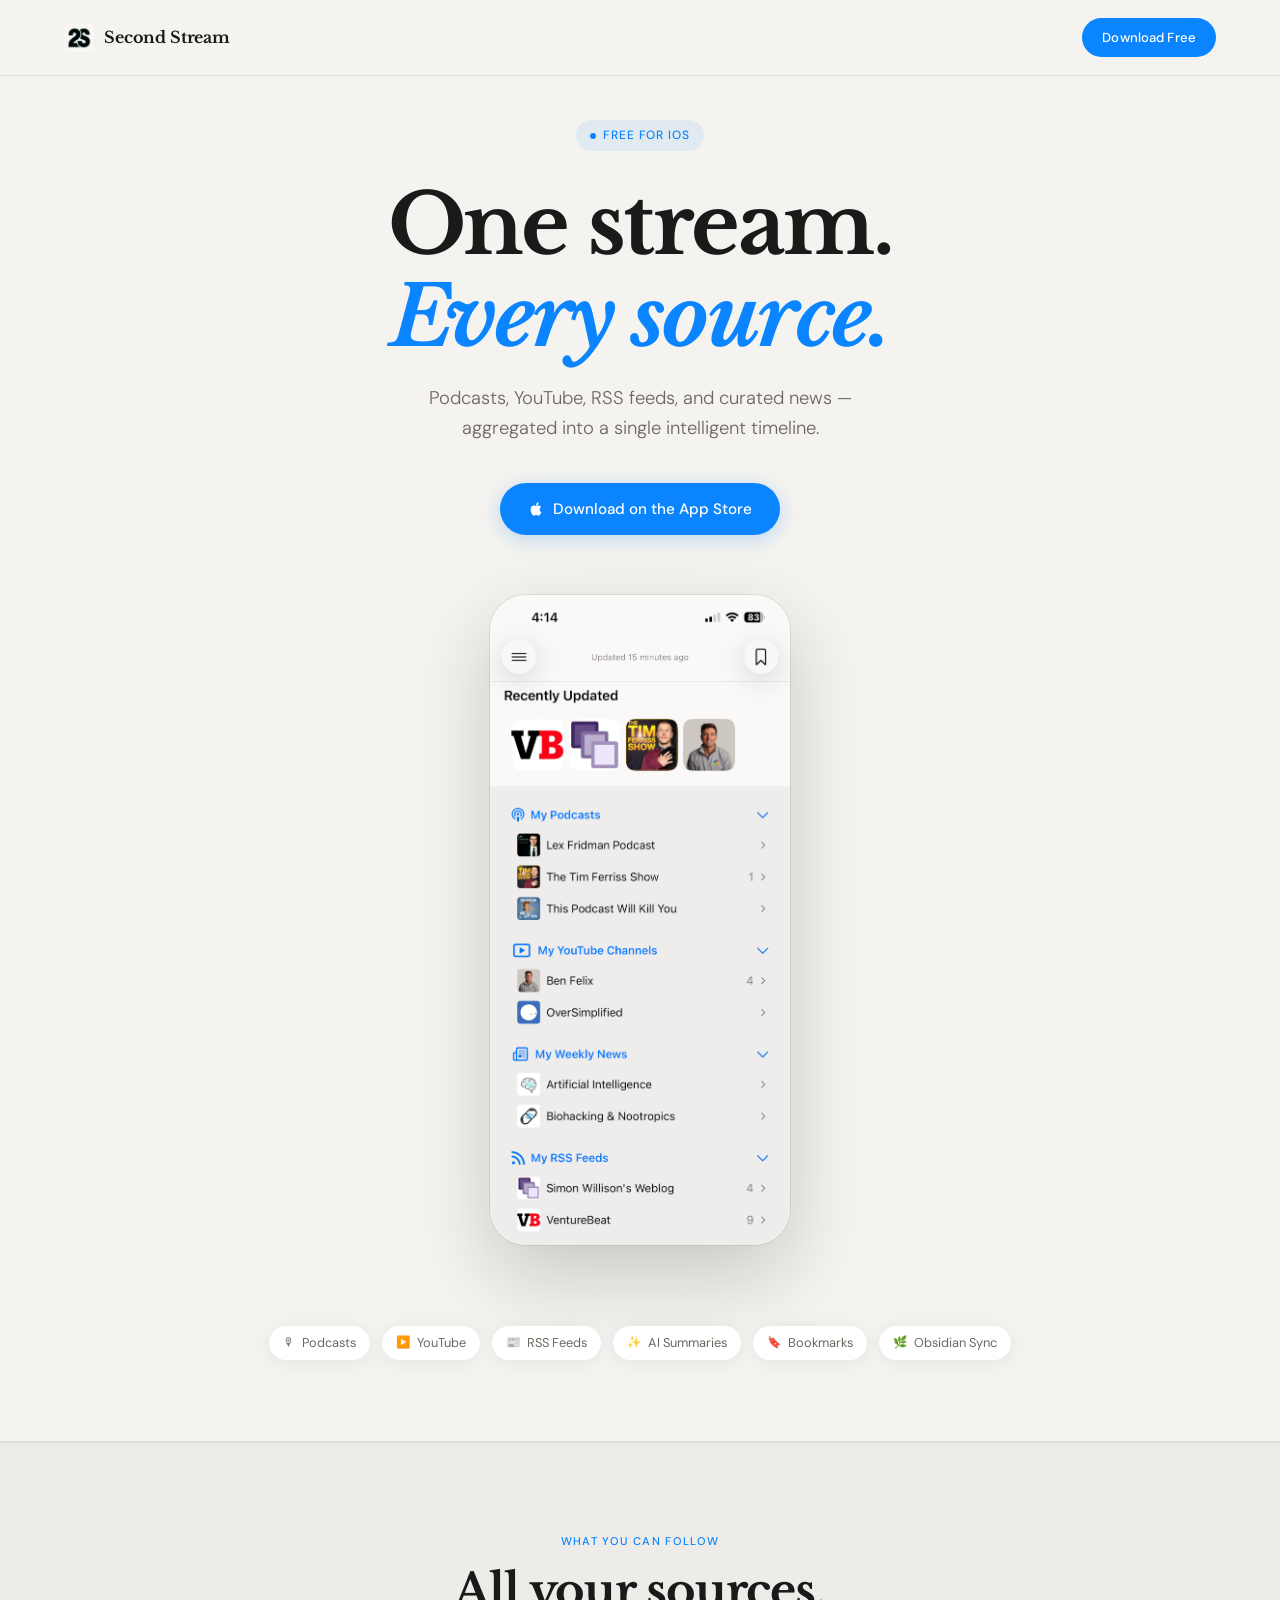
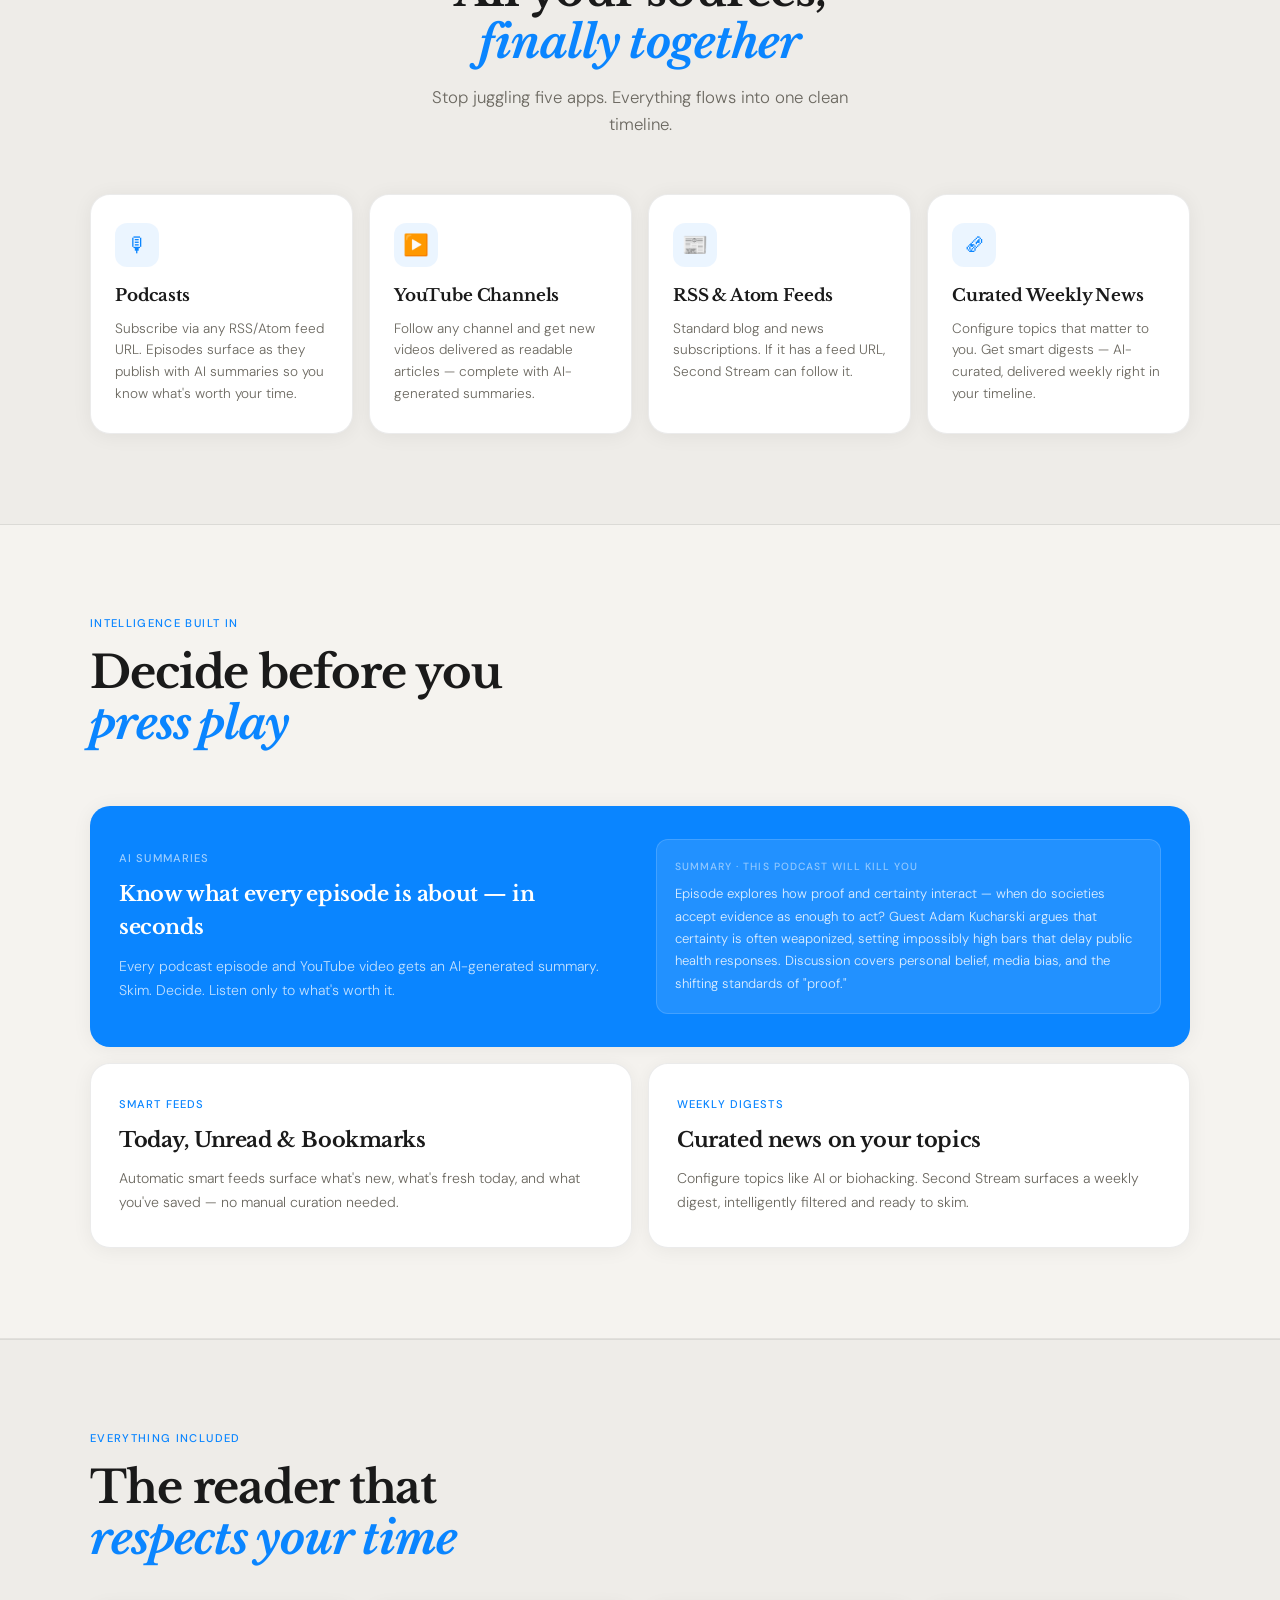
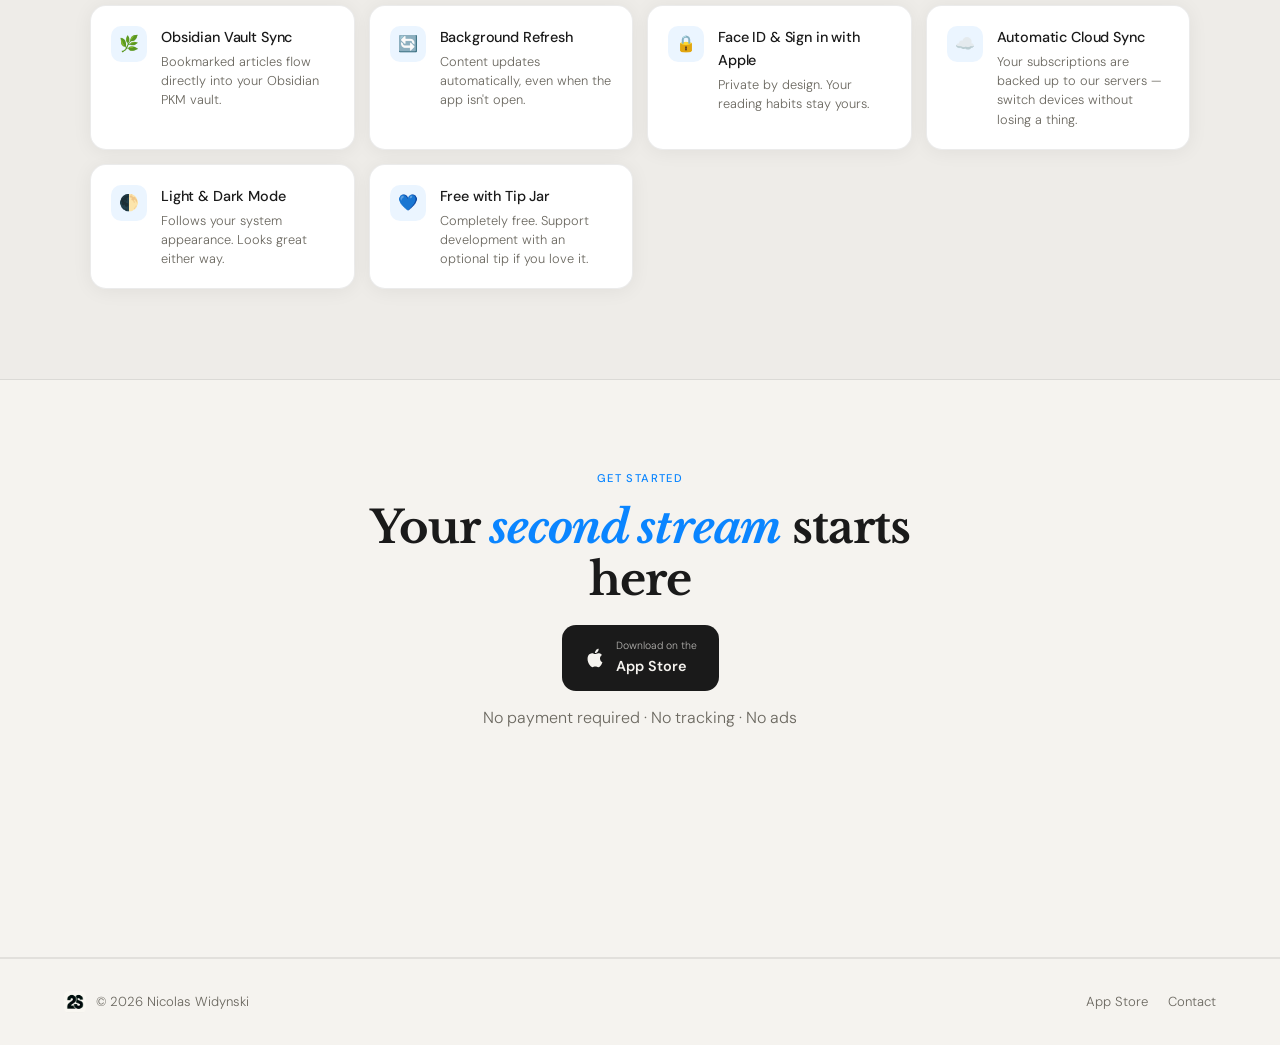
==== www/index.html @ 96ce91c6 "Add www folder with app landing page and screenshots Co-Authored-By: Claude Sonnet 4.6 <noreply@anth" ====
<!DOCTYPE html>
<html lang="en">
<head>
<meta charset="UTF-8"/>
<meta name="viewport" content="width=device-width, initial-scale=1.0"/>
<title>Second Stream — Your Content, One Stream</title>
<link rel="preconnect" href="https://fonts.googleapis.com"/>
<link href="https://fonts.googleapis.com/css2?family=Libre+Baskerville:ital,wght@0,400;0,700;1,400&family=DM+Sans:wght@300;400;500&display=swap" rel="stylesheet"/>
<style>
  :root {
    --bg: #f5f3ef;
    --surface: #eeece8;
    --border: rgba(0,0,0,0.08);
    --text: #1a1a1a;
    --text-muted: #6b6860;
    --accent: #0A85FF;
    --accent-light: #3a9fff;
    --pill-bg: rgba(10,133,255,0.08);
    --card-bg: #ffffff;
    --shadow: 0 2px 20px rgba(0,0,0,0.06);
    --shadow-hover: 0 8px 40px rgba(0,0,0,0.12);
  }
  @media (prefers-color-scheme: dark) {
    :root {
      --bg: #0d1017;
      --surface: #131620;
      --border: rgba(255,255,255,0.07);
      --text: #e8e5df;
      --text-muted: #7a7870;
      --accent: #3d9bff;
      --accent-light: #60b0ff;
      --pill-bg: rgba(10,133,255,0.12);
      --card-bg: #131620;
      --shadow: 0 2px 20px rgba(0,0,0,0.3);
      --shadow-hover: 0 8px 40px rgba(0,0,0,0.5);
    }
  }

  *, *::before, *::after { box-sizing: border-box; margin: 0; padding: 0; }

  body {
    background: var(--bg);
    color: var(--text);
    font-family: 'DM Sans', sans-serif;
    font-weight: 300;
    line-height: 1.6;
    -webkit-font-smoothing: antialiased;
    overflow-x: hidden;
  }

  /* NAV */
  nav {
    position: fixed; top: 0; left: 0; right: 0; z-index: 100;
    padding: 18px 5vw;
    display: flex; align-items: center; justify-content: space-between;
    backdrop-filter: blur(20px) saturate(150%);
    -webkit-backdrop-filter: blur(20px) saturate(150%);
    background: rgba(245,243,239,0.82);
    border-bottom: 1px solid var(--border);
    transition: background 0.3s;
  }
  @media (prefers-color-scheme: dark) {
    nav { background: rgba(13,16,23,0.88); }
  }
  .nav-logo {
    display: flex; align-items: center; gap: 10px;
    font-family: 'Libre Baskerville', serif;
    font-size: 1rem; font-weight: 700;
    color: var(--text); text-decoration: none;
    letter-spacing: -0.01em;
  }
  .nav-logo img { width: 30px; height: 30px; border-radius: 7px; }
  .nav-cta {
    background: var(--accent); color: #fff;
    padding: 9px 20px; border-radius: 100px;
    font-size: 0.82rem; font-weight: 500; letter-spacing: 0.01em;
    text-decoration: none; transition: opacity 0.2s, transform 0.2s;
    white-space: nowrap;
  }
  .nav-cta:hover { opacity: 0.85; transform: translateY(-1px); }

  /* HERO */
  .hero {
    min-height: 100svh;
    display: flex; flex-direction: column;
    align-items: center; justify-content: center;
    text-align: center;
    padding: 120px 5vw 80px;
    position: relative;
  }
  .hero-eyebrow {
    display: inline-flex; align-items: center; gap: 7px;
    background: var(--pill-bg);
    color: var(--accent);
    font-size: 0.75rem; font-weight: 500; letter-spacing: 0.08em;
    text-transform: uppercase;
    padding: 6px 14px; border-radius: 100px;
    margin-bottom: 28px;
    opacity: 0; animation: fadeUp 0.6s 0.1s forwards;
  }
  .hero-eyebrow::before {
    content: '';
    width: 6px; height: 6px; border-radius: 50%;
    background: var(--accent); flex-shrink: 0;
  }
  h1 {
    font-family: 'Libre Baskerville', serif;
    font-size: clamp(2.4rem, 7vw, 5.2rem);
    font-weight: 700;
    line-height: 1.1;
    letter-spacing: -0.03em;
    color: var(--text);
    max-width: 820px;
    opacity: 0; animation: fadeUp 0.7s 0.2s forwards;
  }
  h1 em {
    font-style: italic;
    color: var(--accent);
  }
  .hero-sub {
    margin-top: 22px;
    font-size: clamp(1rem, 2.2vw, 1.15rem);
    color: var(--text-muted);
    max-width: 520px;
    font-weight: 300;
    opacity: 0; animation: fadeUp 0.7s 0.35s forwards;
  }
  .hero-actions {
    margin-top: 40px;
    display: flex; flex-wrap: wrap; gap: 12px;
    justify-content: center;
    opacity: 0; animation: fadeUp 0.7s 0.5s forwards;
  }
  .btn-primary {
    display: inline-flex; align-items: center; gap: 9px;
    background: var(--accent); color: #fff;
    padding: 14px 28px; border-radius: 100px;
    font-size: 0.95rem; font-weight: 500;
    text-decoration: none;
    transition: opacity 0.2s, transform 0.2s, box-shadow 0.2s;
    box-shadow: 0 4px 20px rgba(10,133,255,0.25);
  }
  .btn-primary:hover { opacity: 0.88; transform: translateY(-2px); box-shadow: 0 8px 30px rgba(10,133,255,0.35); }
  @media (prefers-color-scheme: dark) {
    .btn-primary { box-shadow: 0 4px 20px rgba(10,133,255,0.2); }
    .btn-primary:hover { box-shadow: 0 8px 30px rgba(10,133,255,0.35); }
  }
  .btn-secondary {
    display: inline-flex; align-items: center; gap: 8px;
    background: transparent; color: var(--text-muted);
    padding: 14px 22px; border-radius: 100px;
    font-size: 0.9rem; font-weight: 400;
    text-decoration: none; border: 1px solid var(--border);
    transition: color 0.2s, border-color 0.2s;
  }
  .btn-secondary:hover { color: var(--text); border-color: var(--text-muted); }

  /* PHONE MOCKUP */
  .phone-wrap {
    margin-top: 60px;
    position: relative;
    width: min(300px, 80vw);
    opacity: 0; animation: fadeUp 0.8s 0.65s forwards;
  }
  .phone-frame {
    width: 100%;
    border-radius: 36px;
    overflow: hidden;
    box-shadow: 0 30px 80px rgba(0,0,0,0.18), 0 0 0 1px var(--border);
    position: relative;
    background: var(--card-bg);
  }
  .phone-frame img {
    width: 100%; display: block;
  }

  /* FEATURES STRIP */
  .features-strip {
    padding: 0 5vw 80px;
    display: flex; flex-wrap: wrap;
    gap: 10px; justify-content: center;
    opacity: 0; animation: fadeUp 0.7s 0.8s forwards;
  }
  .feature-pill {
    display: inline-flex; align-items: center; gap: 7px;
    background: var(--card-bg);
    border: 1px solid var(--border);
    color: var(--text-muted);
    font-size: 0.8rem; font-weight: 400;
    padding: 7px 14px; border-radius: 100px;
    box-shadow: var(--shadow);
  }
  .feature-pill span { font-size: 0.9em; }

  /* SECTION */
  section { padding: 90px 5vw; }
  .section-label {
    font-size: 0.7rem; font-weight: 500; letter-spacing: 0.12em;
    text-transform: uppercase; color: var(--accent);
    margin-bottom: 14px;
  }
  h2 {
    font-family: 'Libre Baskerville', serif;
    font-size: clamp(1.8rem, 4vw, 2.8rem);
    font-weight: 700; letter-spacing: -0.025em;
    line-height: 1.15;
    color: var(--text);
    max-width: 560px;
  }
  h2 em { font-style: italic; color: var(--accent); }

  /* CONTENT TYPES */
  .content-types {
    background: var(--surface);
    border-top: 1px solid var(--border);
    border-bottom: 1px solid var(--border);
  }
  .content-types-inner {
    max-width: 1100px; margin: 0 auto;
  }
  .content-types-header {
    text-align: center; margin-bottom: 56px;
  }
  .content-types-header h2 { margin: 0 auto; max-width: 560px; }
  .content-types-header p {
    margin-top: 16px; color: var(--text-muted);
    font-size: 1.05rem; max-width: 440px; margin-left: auto; margin-right: auto;
  }
  .types-grid {
    display: grid;
    grid-template-columns: repeat(auto-fit, minmax(220px, 1fr));
    gap: 16px;
  }
  .type-card {
    background: var(--card-bg);
    border: 1px solid var(--border);
    border-radius: 20px;
    padding: 28px 24px;
    transition: transform 0.2s, box-shadow 0.2s;
    box-shadow: var(--shadow);
  }
  .type-card:hover { transform: translateY(-3px); box-shadow: var(--shadow-hover); }
  .type-icon {
    width: 44px; height: 44px; border-radius: 12px;
    background: var(--pill-bg);
    display: flex; align-items: center; justify-content: center;
    font-size: 1.3rem; margin-bottom: 16px;
    color: var(--accent);
  }
  .type-card h3 {
    font-family: 'Libre Baskerville', serif;
    font-size: 1.05rem; font-weight: 700;
    letter-spacing: -0.01em; margin-bottom: 8px;
    color: var(--text);
  }
  .type-card p {
    font-size: 0.85rem; color: var(--text-muted);
    line-height: 1.6;
  }

  /* AI FEATURE */
  .ai-section { max-width: 1100px; margin: 0 auto; }
  .ai-grid {
    margin-top: 56px;
    display: grid;
    grid-template-columns: 1fr 1fr;
    gap: 16px;
  }
  @media (max-width: 700px) { .ai-grid { grid-template-columns: 1fr; } }
  .ai-card {
    background: var(--card-bg);
    border: 1px solid var(--border);
    border-radius: 20px;
    padding: 32px 28px;
    box-shadow: var(--shadow);
  }
  .ai-card.featured {
    grid-column: 1 / -1;
    display: grid;
    grid-template-columns: 1fr 1fr;
    gap: 32px;
    align-items: center;
    background: var(--accent);
    border-color: transparent;
    color: #fff;
  }
  @media (max-width: 700px) { .ai-card.featured { grid-column: 1; grid-template-columns: 1fr; } }
  .ai-card.featured .ai-card-label { color: rgba(255,255,255,0.6); }
  .ai-card.featured h3 { color: #fff; }
  .ai-card.featured p { color: rgba(255,255,255,0.75); }
  .ai-card-label {
    font-size: 0.7rem; font-weight: 500; letter-spacing: 0.1em;
    text-transform: uppercase; color: var(--accent);
    margin-bottom: 10px;
  }
  .ai-card h3 {
    font-family: 'Libre Baskerville', serif;
    font-size: 1.3rem; font-weight: 700;
    letter-spacing: -0.02em; margin-bottom: 10px;
    color: var(--text);
  }
  .ai-card p { font-size: 0.88rem; color: var(--text-muted); line-height: 1.7; }
  .summary-preview {
    background: rgba(255,255,255,0.1);
    border-radius: 12px;
    padding: 18px;
    font-size: 0.82rem;
    line-height: 1.7;
    color: rgba(255,255,255,0.85);
    border: 1px solid rgba(255,255,255,0.15);
  }
  .summary-preview-label {
    font-size: 0.65rem; font-weight: 500; letter-spacing: 0.1em;
    text-transform: uppercase; color: rgba(255,255,255,0.5);
    margin-bottom: 8px;
  }

  /* FEATURES LIST */
  .features-section { max-width: 1100px; margin: 0 auto; }
  .features-section h2 { margin-bottom: 40px; }
  .features-list {
    display: grid;
    grid-template-columns: repeat(auto-fill, minmax(260px, 1fr));
    gap: 14px;
  }
  .feat-item {
    display: flex; gap: 14px; align-items: flex-start;
    background: var(--card-bg);
    border: 1px solid var(--border);
    border-radius: 16px;
    padding: 20px 20px;
    box-shadow: var(--shadow);
    transition: transform 0.2s;
  }
  .feat-item:hover { transform: translateY(-2px); }
  .feat-item-icon {
    flex-shrink: 0;
    width: 36px; height: 36px;
    background: var(--pill-bg);
    border-radius: 10px;
    display: flex; align-items: center; justify-content: center;
    font-size: 1rem; color: var(--accent);
  }
  .feat-item-text h4 {
    font-size: 0.9rem; font-weight: 500; color: var(--text);
    margin-bottom: 3px; letter-spacing: -0.01em;
  }
  .feat-item-text p { font-size: 0.8rem; color: var(--text-muted); line-height: 1.5; }

  /* CTA */
  .cta-section {
    text-align: center;
    max-width: 600px; margin: 0 auto;
    padding-bottom: 100px;
  }
  .cta-section h2 { margin: 0 auto 20px; }
  .cta-section p { color: var(--text-muted); font-size: 1rem; margin-bottom: 36px; }
  .cta-note {
    margin-top: 14px;
    font-size: 0.78rem;
    color: var(--text-muted);
  }

  /* FOOTER */
  footer {
    border-top: 1px solid var(--border);
    padding: 32px 5vw;
    display: flex; flex-wrap: wrap;
    align-items: center; justify-content: space-between;
    gap: 16px;
  }
  .footer-left {
    display: flex; align-items: center; gap: 10px;
    font-size: 0.82rem; color: var(--text-muted);
  }
  .footer-left img { width: 22px; height: 22px; border-radius: 5px; }
  .footer-links {
    display: flex; flex-wrap: wrap; gap: 20px;
  }
  .footer-links a {
    font-size: 0.82rem; color: var(--text-muted);
    text-decoration: none; transition: color 0.2s;
  }
  .footer-links a:hover { color: var(--text); }

  /* DIVIDER */
  hr {
    border: none;
    border-top: 1px solid var(--border);
    margin: 0;
  }

  /* ANIMATIONS */
  @keyframes fadeUp {
    from { opacity: 0; transform: translateY(18px); }
    to   { opacity: 1; transform: translateY(0); }
  }

  /* SCROLL REVEAL */
  .reveal {
    opacity: 0; transform: translateY(20px);
    transition: opacity 0.6s ease, transform 0.6s ease;
  }
  .reveal.visible { opacity: 1; transform: translateY(0); }

  /* APP STORE BADGE */
  .appstore-badge {
    display: inline-flex; align-items: center; gap: 10px;
    background: var(--text);
    color: var(--bg);
    padding: 13px 22px; border-radius: 14px;
    text-decoration: none;
    font-size: 0.85rem; font-weight: 500;
    transition: opacity 0.2s, transform 0.2s;
  }
  .appstore-badge:hover { opacity: 0.85; transform: translateY(-2px); }
  .appstore-badge svg { flex-shrink: 0; }
  .appstore-badge-text { text-align: left; }
  .appstore-badge-text small { font-size: 0.65rem; font-weight: 300; display: block; opacity: 0.7; }
  .appstore-badge-text strong { font-size: 0.9rem; font-weight: 600; }

  @media (max-width: 480px) {
    h1 { font-size: 2.1rem; }
    h2 { font-size: 1.7rem; }
    section { padding: 60px 5vw; }
    .ai-card.featured { grid-template-columns: 1fr; }
  }
</style>
</head>
<body>

<nav>
  <a href="#" class="nav-logo">
    <img src="Icon_1024x1024.png" alt="Second Stream icon"/>
    Second Stream
  </a>
  <a href="https://apps.apple.com/app/secondstream/id0000000000" class="nav-cta">Download Free</a>
</nav>

<!-- HERO -->
<div class="hero">
  <div class="hero-eyebrow">Free for iOS</div>
  <h1>One stream.<br/><em>Every source.</em></h1>
  <p class="hero-sub">Podcasts, YouTube, RSS feeds, and curated news — aggregated into a single intelligent timeline.</p>
  <div class="hero-actions">
    <a href="https://apps.apple.com/app/secondstream/id0000000000" class="btn-primary">
      <svg width="16" height="16" viewBox="0 0 24 24" fill="currentColor"><path d="M18.71 19.5c-.83 1.24-1.71 2.45-3.05 2.47-1.34.03-1.77-.79-3.29-.79-1.53 0-2 .77-3.27.82-1.31.05-2.3-1.32-3.14-2.53C4.25 17 2.94 12.45 4.7 9.39c.87-1.52 2.43-2.48 4.12-2.51 1.28-.02 2.5.87 3.29.87.78 0 2.26-1.07 3.8-.91.65.03 2.47.26 3.64 1.98-.09.06-2.17 1.28-2.15 3.81.03 3.02 2.65 4.03 2.68 4.04-.03.07-.42 1.44-1.38 2.83M13 3.5c.73-.83 1.94-1.46 2.94-1.5.13 1.17-.34 2.35-1.04 3.19-.69.85-1.83 1.51-2.95 1.42-.15-1.15.41-2.35 1.05-3.11z"/></svg>
      <span>Download on the App Store</span>
    </a>
  </div>
  <div class="phone-wrap">
    <div class="phone-frame">
      <img src="screenshot1.PNG" alt="Second Stream app screenshot"/>
    </div>
  </div>
</div>

<div class="features-strip">
  <div class="feature-pill"><span>🎙</span> Podcasts</div>
  <div class="feature-pill"><span>▶️</span> YouTube</div>
  <div class="feature-pill"><span>📰</span> RSS Feeds</div>
  <div class="feature-pill"><span>✨</span> AI Summaries</div>
  <div class="feature-pill"><span>🔖</span> Bookmarks</div>
  <div class="feature-pill"><span>🌿</span> Obsidian Sync</div>
</div>

<hr/>

<!-- CONTENT TYPES -->
<section class="content-types">
  <div class="content-types-inner">
    <div class="content-types-header reveal">
      <div class="section-label">What you can follow</div>
      <h2>All your sources,<br/><em>finally together</em></h2>
      <p>Stop juggling five apps. Everything flows into one clean timeline.</p>
    </div>
    <div class="types-grid reveal">
      <div class="type-card">
        <div class="type-icon">🎙</div>
        <h3>Podcasts</h3>
        <p>Subscribe via any RSS/Atom feed URL. Episodes surface as they publish with AI summaries so you know what's worth your time.</p>
      </div>
      <div class="type-card">
        <div class="type-icon">▶️</div>
        <h3>YouTube Channels</h3>
        <p>Follow any channel and get new videos delivered as readable articles — complete with AI-generated summaries.</p>
      </div>
      <div class="type-card">
        <div class="type-icon">📰</div>
        <h3>RSS &amp; Atom Feeds</h3>
        <p>Standard blog and news subscriptions. If it has a feed URL, Second Stream can follow it.</p>
      </div>
      <div class="type-card">
        <div class="type-icon">🗞</div>
        <h3>Curated Weekly News</h3>
        <p>Configure topics that matter to you. Get smart digests — AI-curated, delivered weekly right in your timeline.</p>
      </div>
    </div>
  </div>
</section>

<!-- AI -->
<section>
  <div class="ai-section">
    <div class="reveal">
      <div class="section-label">Intelligence built in</div>
      <h2>Decide before you<br/><em>press play</em></h2>
    </div>
    <div class="ai-grid reveal">
      <div class="ai-card featured">
        <div>
          <div class="ai-card-label">AI Summaries</div>
          <h3>Know what every episode is about — in seconds</h3>
          <p>Every podcast episode and YouTube video gets an AI-generated summary. Skim. Decide. Listen only to what's worth it.</p>
        </div>
        <div class="summary-preview">
          <div class="summary-preview-label">Summary · This Podcast Will Kill You</div>
          Episode explores how proof and certainty interact — when do societies accept evidence as enough to act? Guest Adam Kucharski argues that certainty is often weaponized, setting impossibly high bars that delay public health responses. Discussion covers personal belief, media bias, and the shifting standards of "proof."
        </div>
      </div>
      <div class="ai-card">
        <div class="ai-card-label">Smart Feeds</div>
        <h3>Today, Unread &amp; Bookmarks</h3>
        <p>Automatic smart feeds surface what's new, what's fresh today, and what you've saved — no manual curation needed.</p>
      </div>
      <div class="ai-card">
        <div class="ai-card-label">Weekly Digests</div>
        <h3>Curated news on your topics</h3>
        <p>Configure topics like AI or biohacking. Second Stream surfaces a weekly digest, intelligently filtered and ready to skim.</p>
      </div>
    </div>
  </div>
</section>

<hr/>

<!-- FEATURES -->
<section style="background: var(--surface); border-top: 1px solid var(--border); border-bottom: 1px solid var(--border);">
  <div class="features-section">
    <div class="reveal">
      <div class="section-label">Everything included</div>
      <h2>The reader that<br/><em>respects your time</em></h2>
    </div>
    <div class="features-list reveal">
      <div class="feat-item">
        <div class="feat-item-icon">🌿</div>
        <div class="feat-item-text">
          <h4>Obsidian Vault Sync</h4>
          <p>Bookmarked articles flow directly into your Obsidian PKM vault.</p>
        </div>
      </div>
      <div class="feat-item">
        <div class="feat-item-icon">🔄</div>
        <div class="feat-item-text">
          <h4>Background Refresh</h4>
          <p>Content updates automatically, even when the app isn't open.</p>
        </div>
      </div>
      <div class="feat-item">
        <div class="feat-item-icon">🔒</div>
        <div class="feat-item-text">
          <h4>Face ID &amp; Sign in with Apple</h4>
          <p>Private by design. Your reading habits stay yours.</p>
        </div>
      </div>
      <div class="feat-item">
        <div class="feat-item-icon">☁️</div>
        <div class="feat-item-text">
          <h4>Automatic Cloud Sync</h4>
          <p>Your subscriptions are backed up to our servers — switch devices without losing a thing.</p>
        </div>
      </div>
      <div class="feat-item">
        <div class="feat-item-icon">🌓</div>
        <div class="feat-item-text">
          <h4>Light &amp; Dark Mode</h4>
          <p>Follows your system appearance. Looks great either way.</p>
        </div>
      </div>
      <div class="feat-item">
        <div class="feat-item-icon">💙</div>
        <div class="feat-item-text">
          <h4>Free with Tip Jar</h4>
          <p>Completely free. Support development with an optional tip if you love it.</p>
        </div>
      </div>
    </div>
  </div>
</section>

<!-- CTA -->
<section>
  <div class="cta-section reveal">
    <div class="section-label">Get started</div>
    <h2>Your <em>second stream</em> starts here</h2>
    <a href="https://apps.apple.com/app/secondstream/id0000000000" class="appstore-badge">
      <svg width="22" height="22" viewBox="0 0 24 24" fill="currentColor"><path d="M18.71 19.5c-.83 1.24-1.71 2.45-3.05 2.47-1.34.03-1.77-.79-3.29-.79-1.53 0-2 .77-3.27.82-1.31.05-2.3-1.32-3.14-2.53C4.25 17 2.94 12.45 4.7 9.39c.87-1.52 2.43-2.48 4.12-2.51 1.28-.02 2.5.87 3.29.87.78 0 2.26-1.07 3.8-.91.65.03 2.47.26 3.64 1.98-.09.06-2.17 1.28-2.15 3.81.03 3.02 2.65 4.03 2.68 4.04-.03.07-.42 1.44-1.38 2.83M13 3.5c.73-.83 1.94-1.46 2.94-1.5.13 1.17-.34 2.35-1.04 3.19-.69.85-1.83 1.51-2.95 1.42-.15-1.15.41-2.35 1.05-3.11z"/></svg>
      <div class="appstore-badge-text">
        <small>Download on the</small>
        <strong>App Store</strong>
      </div>
    </a>
    <p class="cta-note">No payment required · No tracking · No ads</p>
  </div>
</section>

<hr/>

<footer>
  <div class="footer-left">
    <img src="Icon_1024x1024.png" alt="Second Stream"/>
    © 2026 Nicolas Widynski
  </div>
  <div class="footer-links">
    <a href="https://apps.apple.com/app/secondstream/id0000000000">App Store</a>
    <a href="mailto:secondstream@gmail.com">Contact</a>
  </div>
</footer>

<script>
  const observer = new IntersectionObserver((entries) => {
    entries.forEach(e => {
      if (e.isIntersecting) {
        e.target.classList.add('visible');
        observer.unobserve(e.target);
      }
    });
  }, { threshold: 0.1, rootMargin: '0px 0px -40px 0px' });

  document.querySelectorAll('.reveal').forEach(el => observer.observe(el));
</script>
</body>
</html>
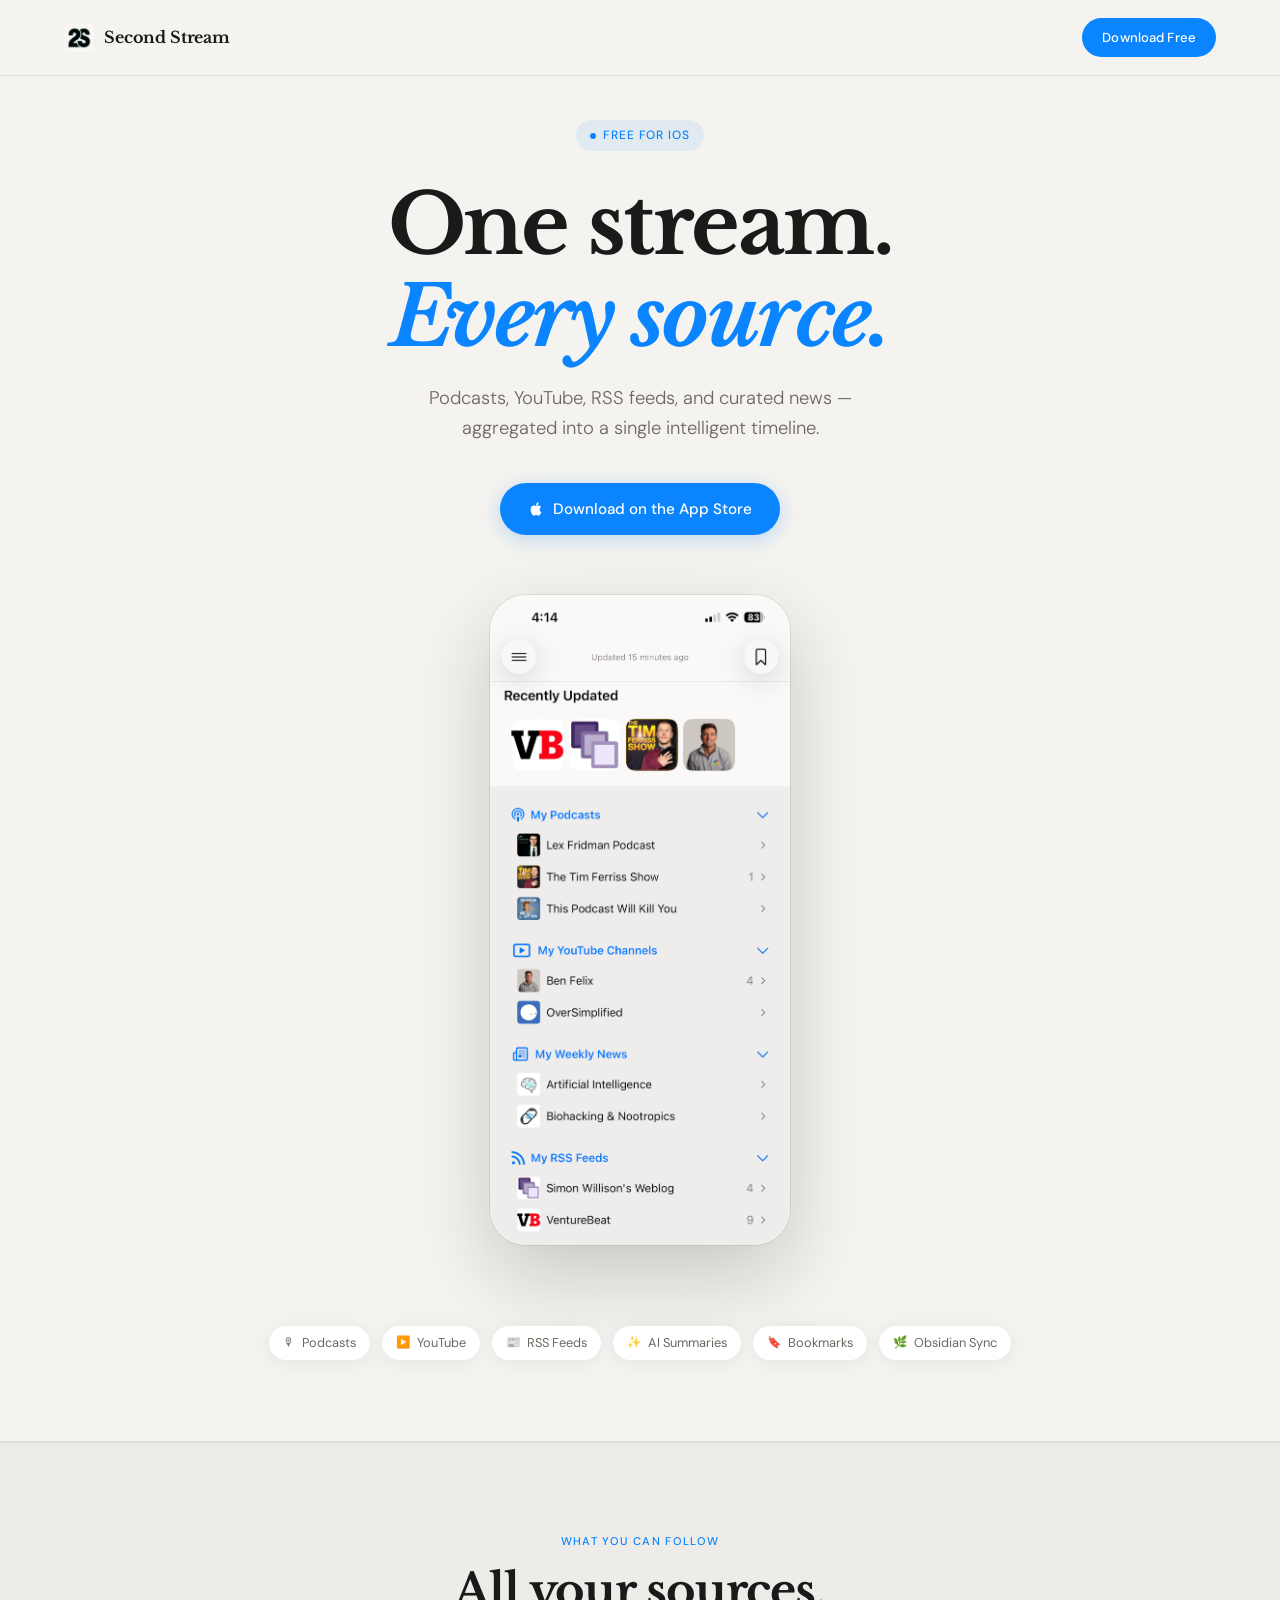
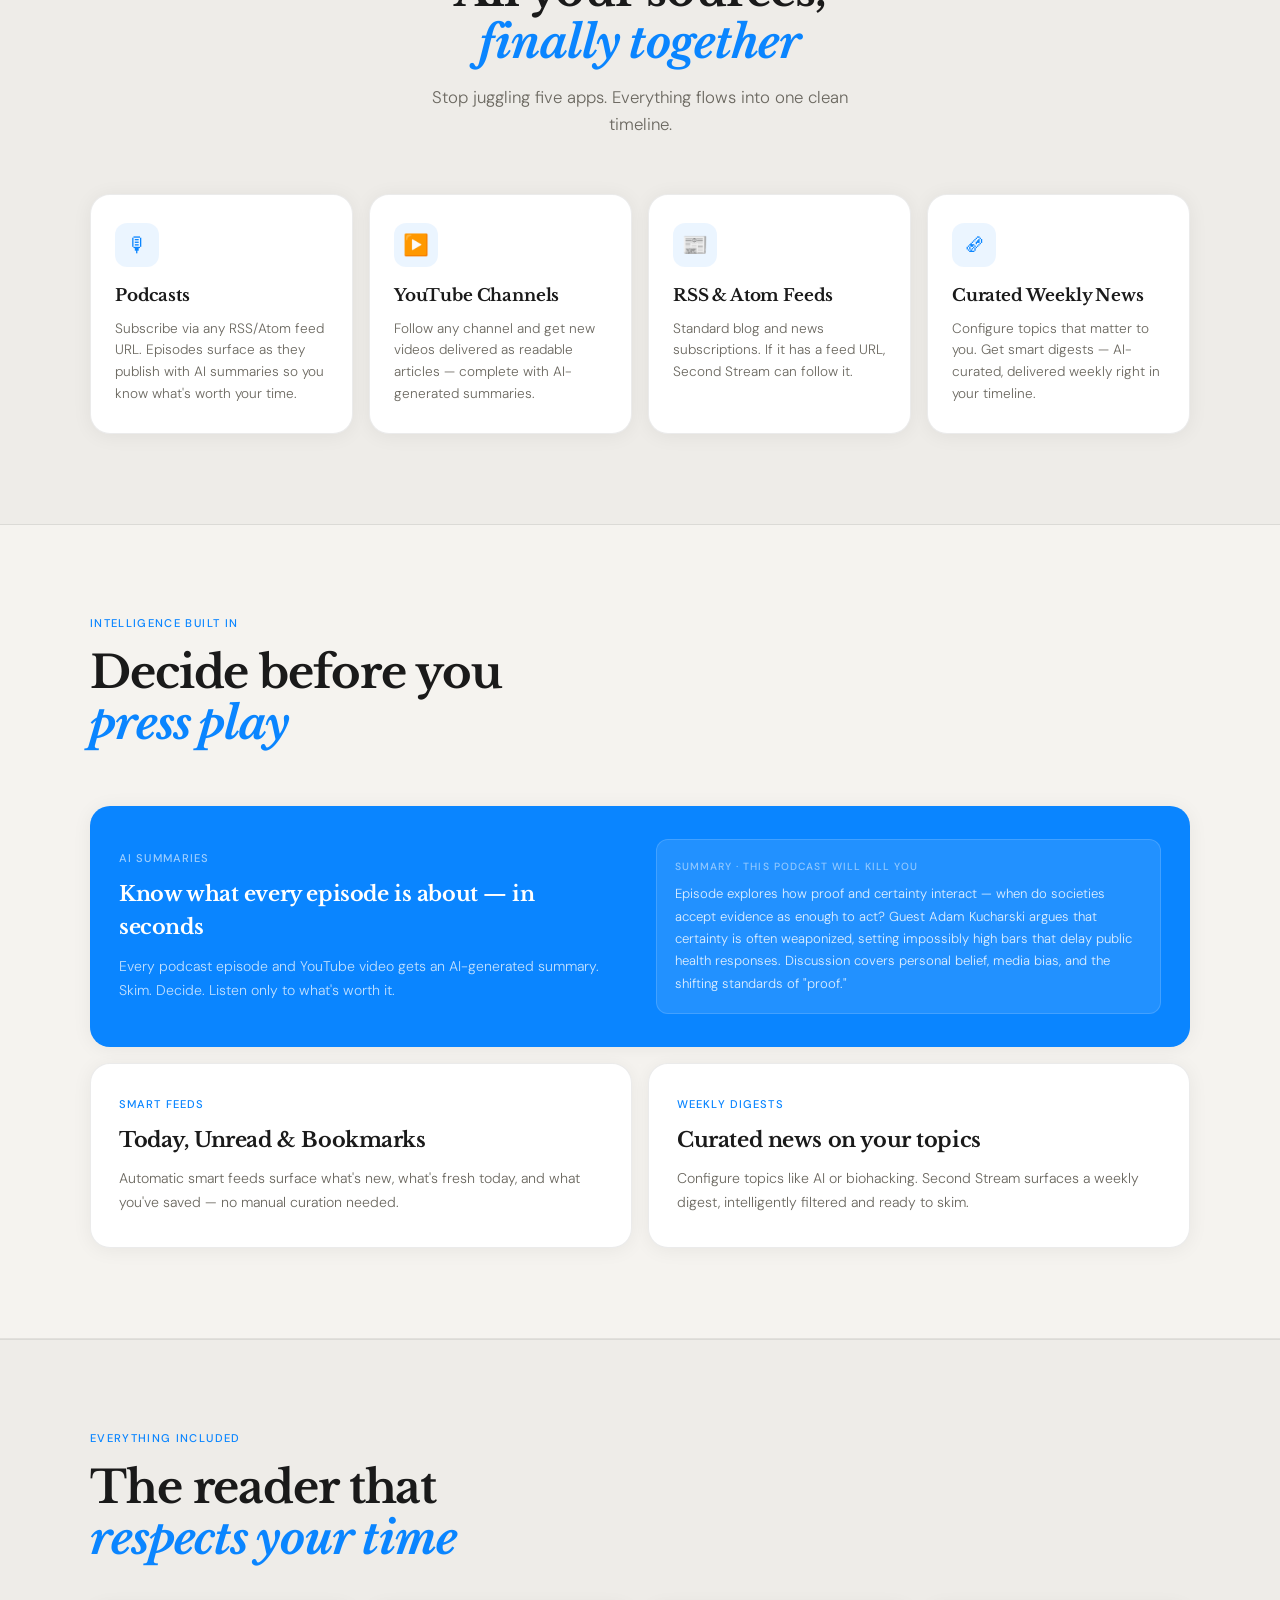
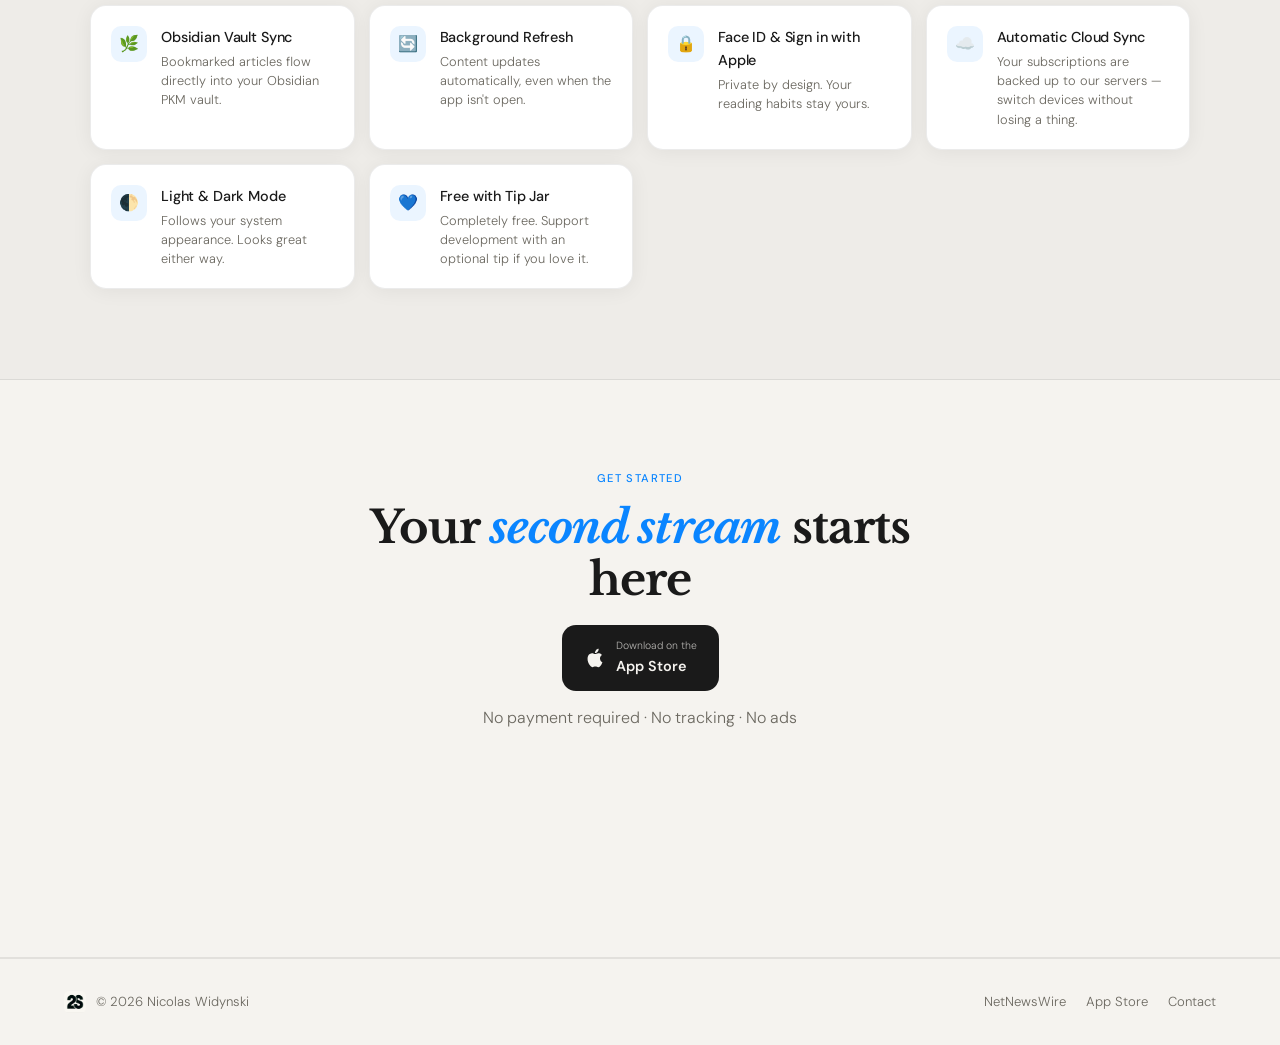
==== commit 7106524b: "update index.html with NetNewsWire" ====
--- a/www/index.html
+++ b/www/index.html
@@ -612,6 +612,7 @@
     © 2026 Nicolas Widynski
   </div>
   <div class="footer-links">
+    <a href="https://netnewswire.com/">NetNewsWire</a>
     <a href="https://apps.apple.com/app/secondstream/id0000000000">App Store</a>
     <a href="mailto:secondstream@gmail.com">Contact</a>
   </div>
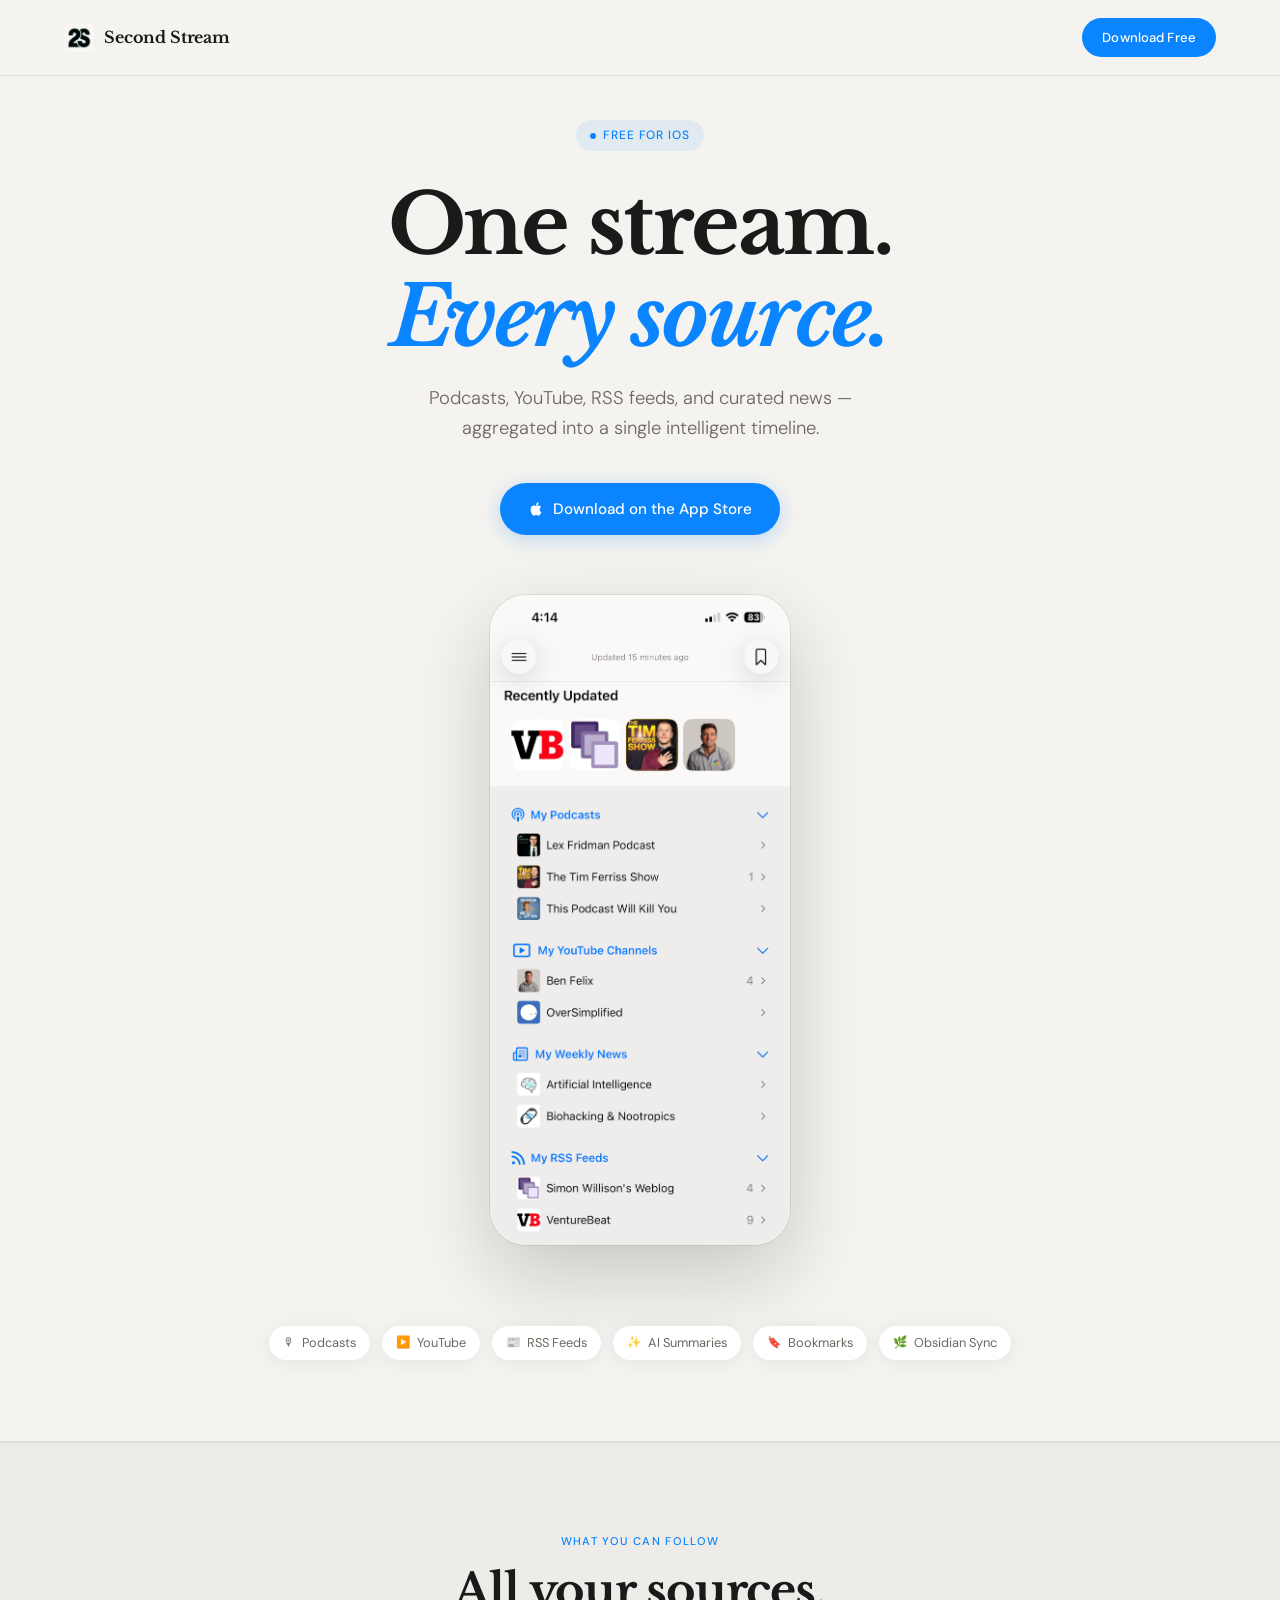
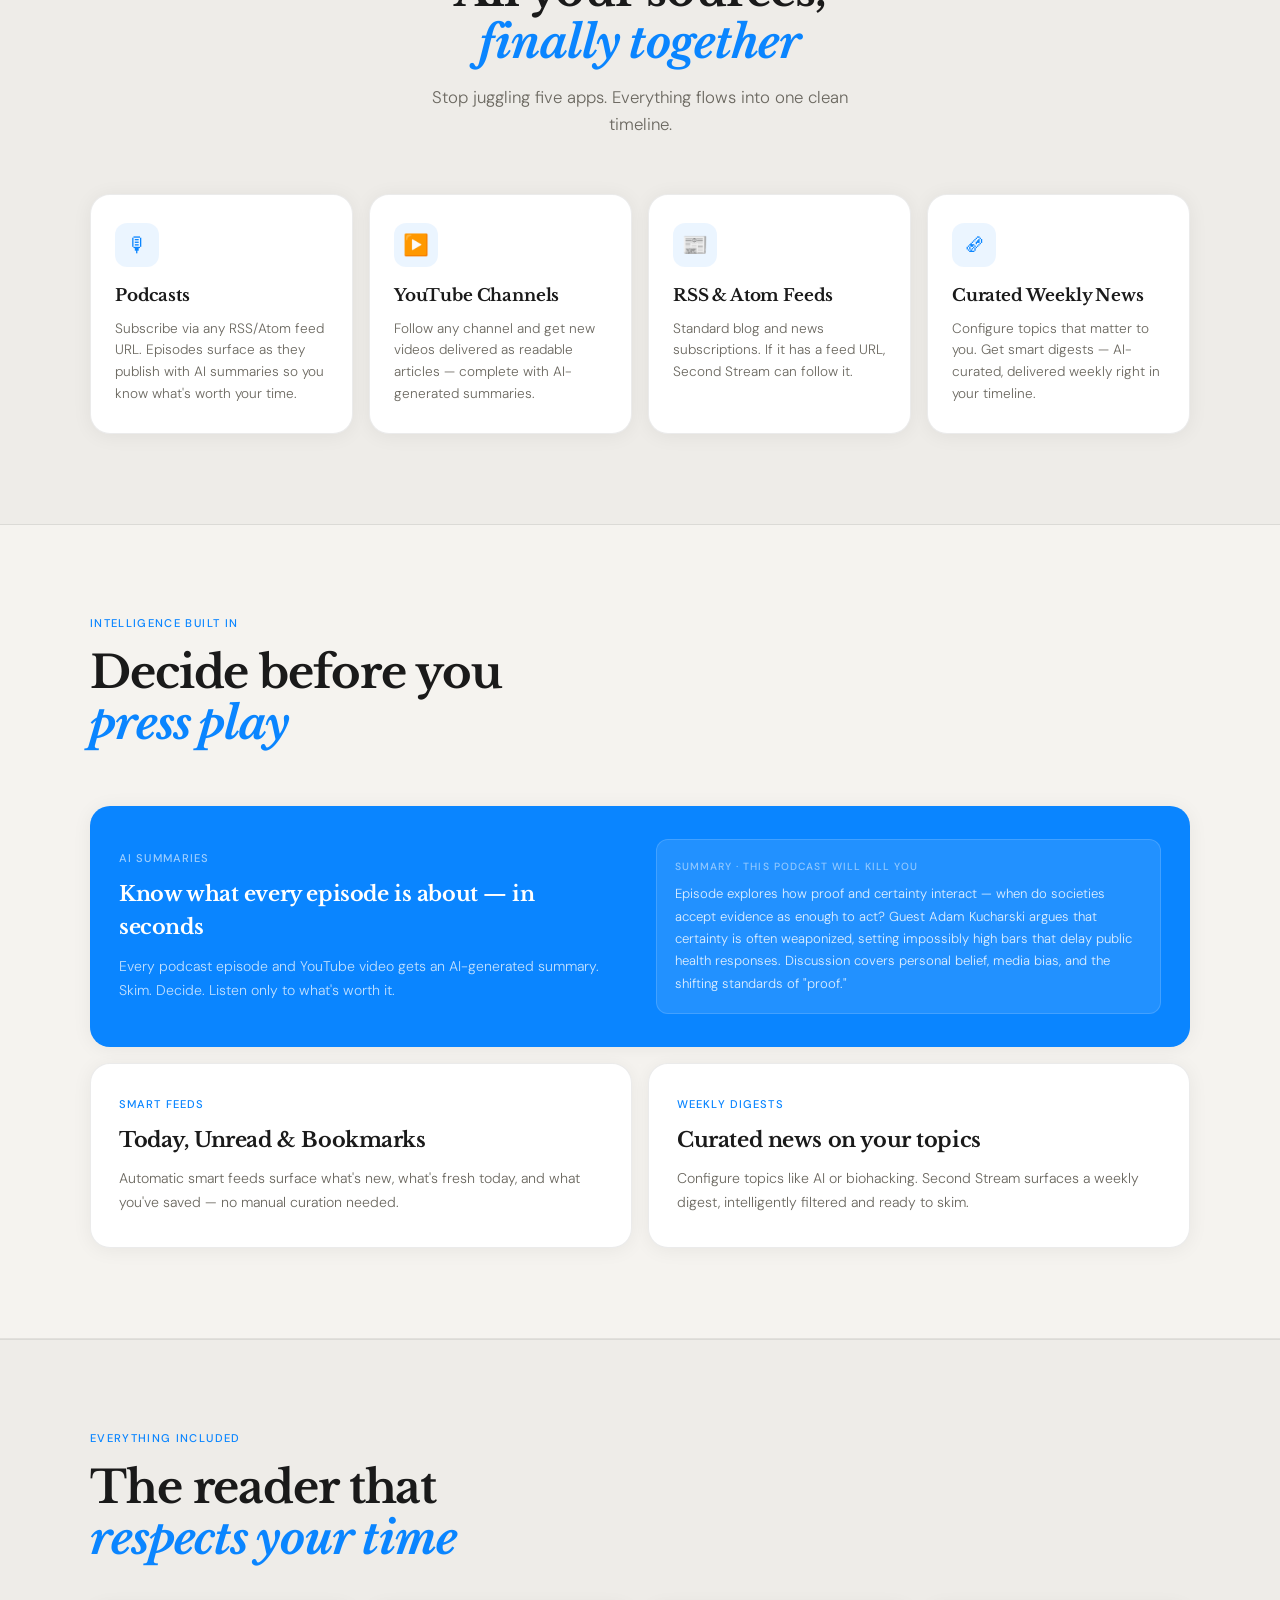
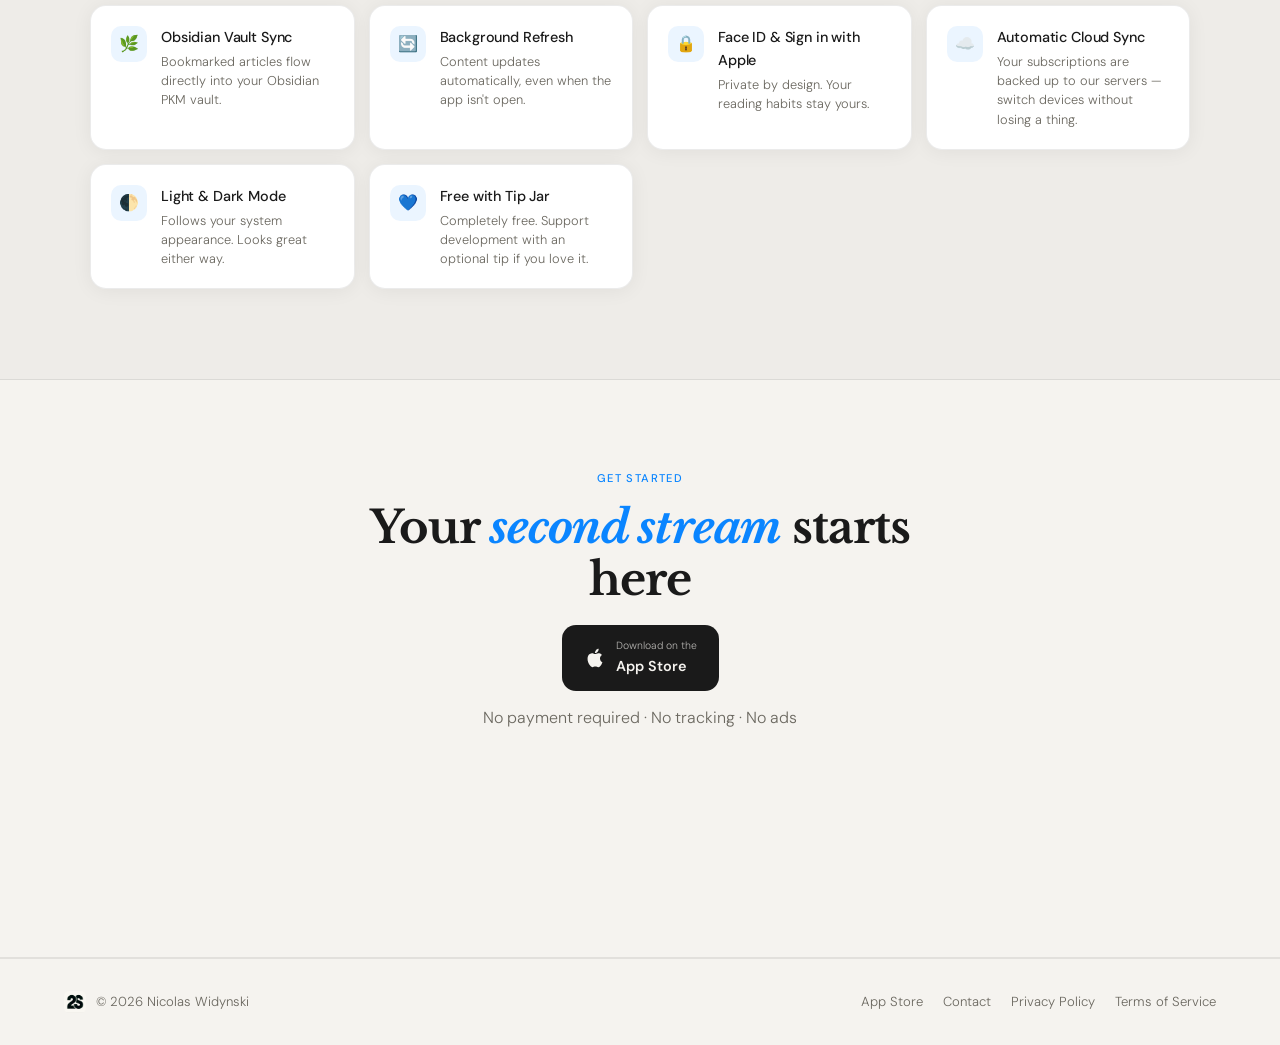
==== commit 5bf0b24a: "Improve auth routing, move appleUserID to UserDefaults, add terms of service - Move appleUserID from" ====
--- a/www/index.html
+++ b/www/index.html
@@ -612,9 +612,10 @@
     © 2026 Nicolas Widynski
   </div>
   <div class="footer-links">
-    <a href="https://netnewswire.com/">NetNewsWire</a>
     <a href="https://apps.apple.com/app/secondstream/id0000000000">App Store</a>
-    <a href="mailto:secondstream@gmail.com">Contact</a>
+    <a href="mailto:secondstream@nwidynski.com">Contact</a>
+    <a href="./privacy.html">Privacy Policy</a>
+    <a href="./terms.html">Terms of Service</a>
   </div>
 </footer>
 
